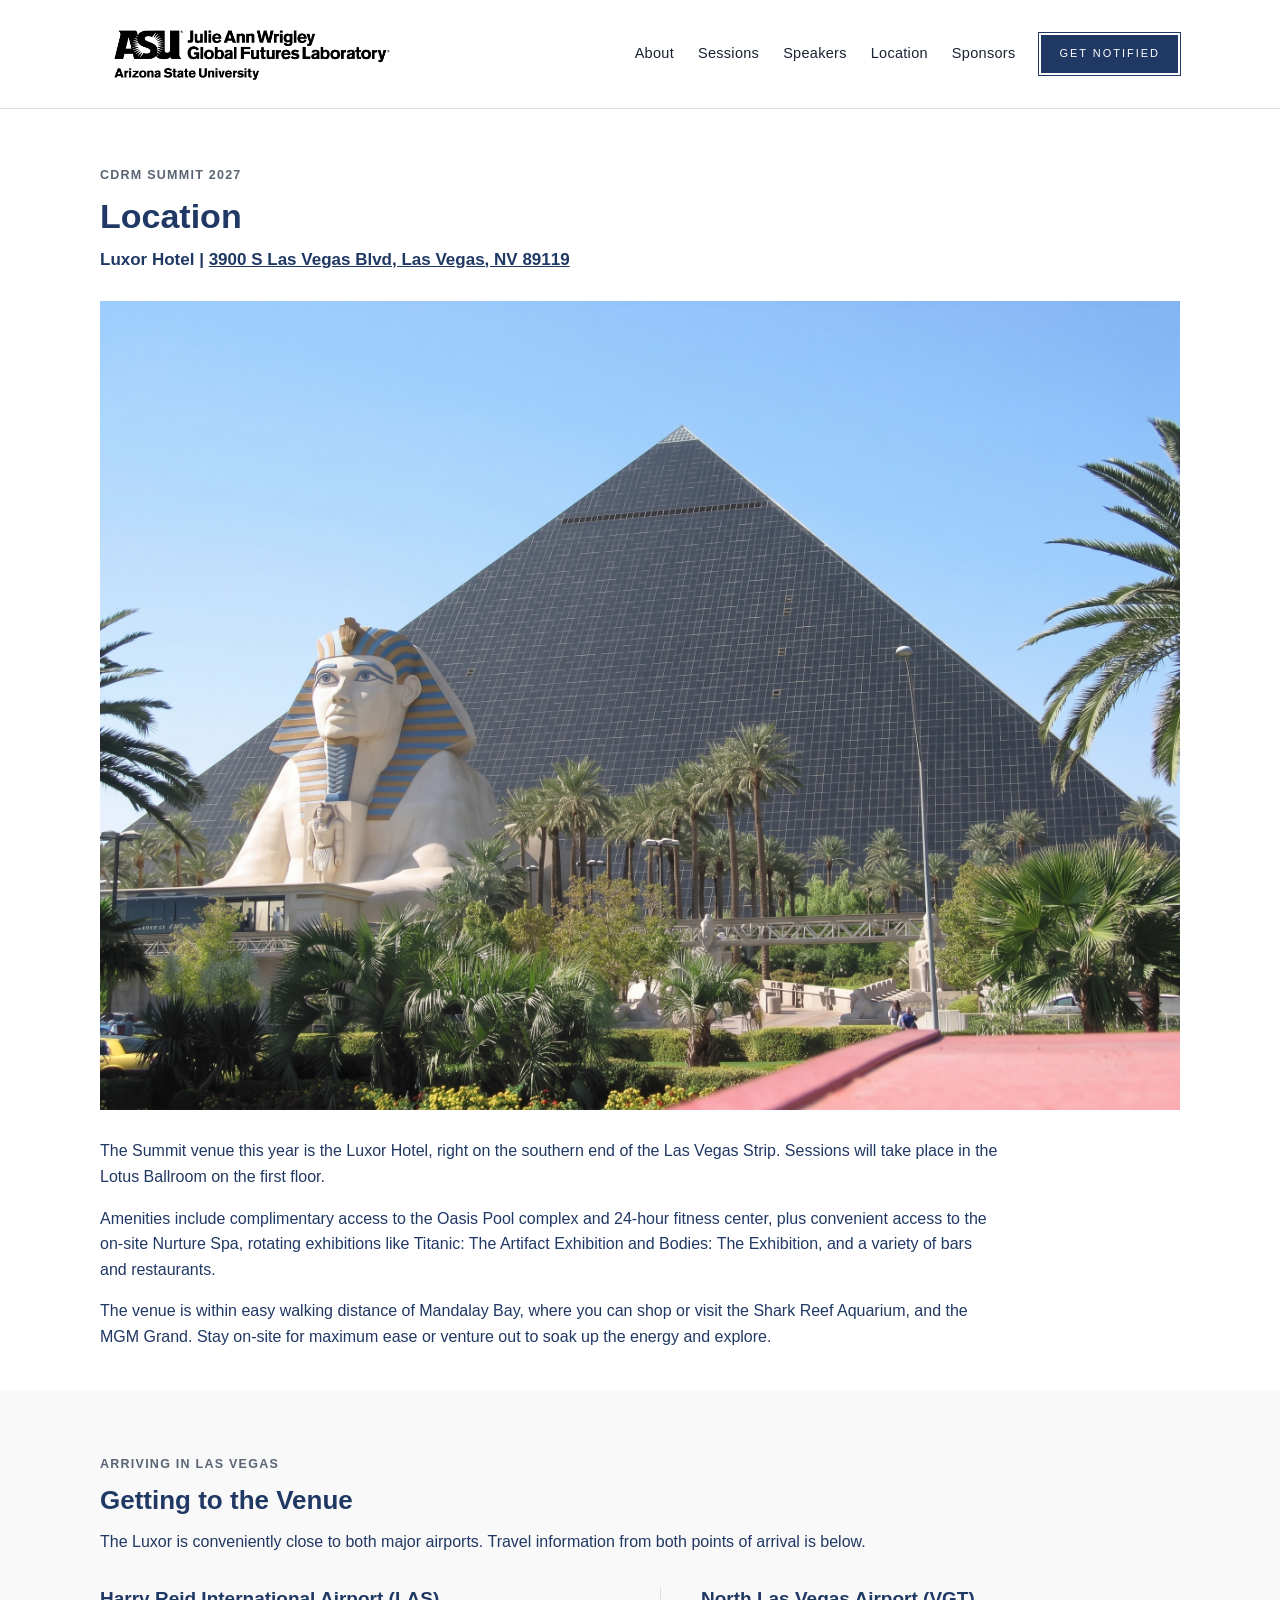
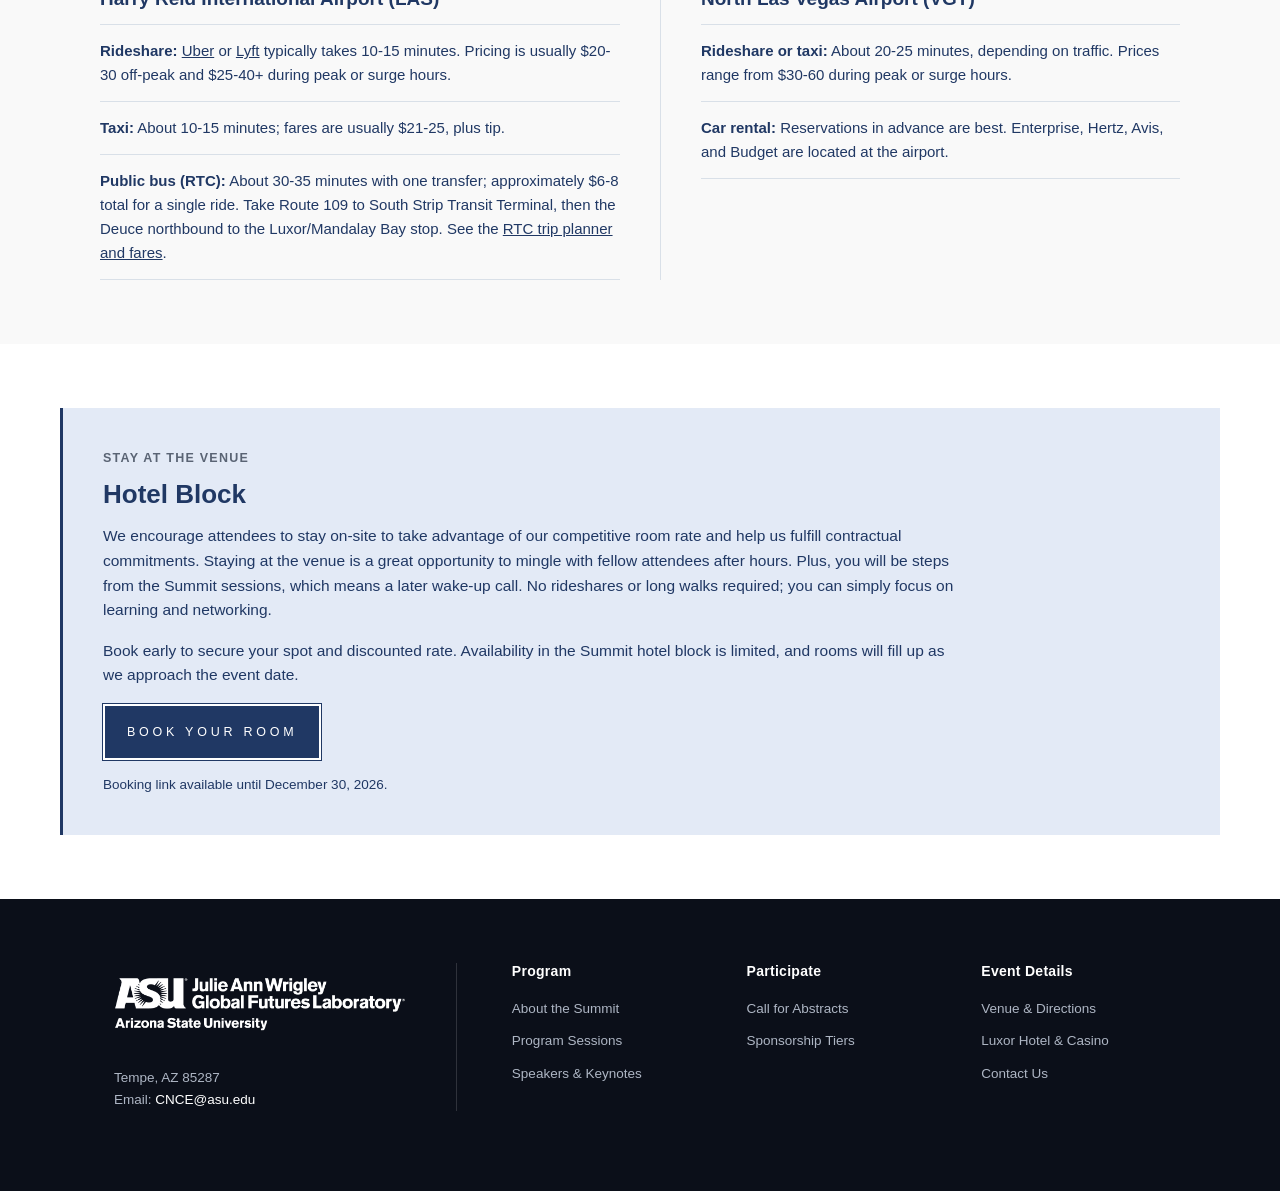
==== location.html @ 6c278ceb "Add summit venue and travel page" ====
<!doctype html>
<html lang="en">
<head>
  <meta charset="UTF-8" />
  <meta name="viewport" content="width=device-width, initial-scale=1.0" />
  <title>Location | CDRM Summit 2027</title>
  <meta name="description" content="Find the CDRM Summit 2027 at the Luxor Hotel in Las Vegas, with venue details, airport transportation, and hotel booking information." />
  <link rel="stylesheet" href="styles.css" />
</head>
<body>

  <header class="site-header">
    <div class="nav-wrap">
      <a href="index.html#hero-top" class="site-logo">
        <img src="public/asu_julie_ann_wrigley_global_futures_laboratory_white.webp" alt="ASU Julie Ann Wrigley Global Futures Laboratory" class="nav-logo-inverted">
      </a>
      <button class="mobile-menu-btn" id="mobile-toggle" aria-label="Toggle navigation" aria-expanded="false">
        <svg width="24" height="24" viewBox="0 0 24 24" fill="none" stroke="currentColor" stroke-width="2" stroke-linecap="round" stroke-linejoin="round"><line x1="3" y1="12" x2="21" y2="12"></line><line x1="3" y1="6" x2="21" y2="6"></line><line x1="3" y1="18" x2="21" y2="18"></line></svg>
      </button>
      <nav class="site-nav" id="site-nav">
        <a href="index.html#overview">About</a>
        <a href="index.html#agenda">Sessions</a>
        <a href="index.html#speakers">Speakers</a>
        <a href="location.html" aria-current="page">Location</a>
        <a href="index.html#sponsors">Sponsors</a>
        <a href="index.html#register" class="btn btn-nav-cta">Get Notified</a>
      </nav>
    </div>
  </header>

  <main id="main" class="location-page">
    <section class="location-intro">
      <div class="wrap">
        <div class="section-eyebrow">CDRM Summit 2027</div>
        <h1 class="location-title">Location</h1>
        <p class="location-address">Luxor Hotel | <a href="https://maps.app.goo.gl/T1wmfMWUQUaQLZR18" target="_blank" rel="noopener">3900 S Las Vegas Blvd, Las Vegas, NV 89119</a></p>
        <img class="location-photo" src="assets/Luxor_image.jpg" alt="Luxor Hotel pyramid and sphinx on the Las Vegas Strip">
        <div class="location-copy">
          <p>The Summit venue this year is the Luxor Hotel, right on the southern end of the Las Vegas Strip. Sessions will take place in the Lotus Ballroom on the first floor.</p>
          <p>Amenities include complimentary access to the Oasis Pool complex and 24-hour fitness center, plus convenient access to the on-site Nurture Spa, rotating exhibitions like Titanic: The Artifact Exhibition and Bodies: The Exhibition, and a variety of bars and restaurants.</p>
          <p>The venue is within easy walking distance of Mandalay Bay, where you can shop or visit the Shark Reef Aquarium, and the MGM Grand. Stay on-site for maximum ease or venture out to soak up the energy and explore.</p>
        </div>
      </div>
    </section>

    <section class="location-travel">
      <div class="wrap">
        <div class="section-eyebrow">Arriving in Las Vegas</div>
        <h2>Getting to the Venue</h2>
        <p>The Luxor is conveniently close to both major airports. Travel information from both points of arrival is below.</p>

        <div class="airport-grid">
          <article class="airport-option">
            <h3>Harry Reid International Airport (LAS)</h3>
            <ul class="travel-options">
              <li><strong>Rideshare:</strong> <a href="https://www.uber.com/" target="_blank" rel="noopener">Uber</a> or <a href="https://www.lyft.com/" target="_blank" rel="noopener">Lyft</a> typically takes 10-15 minutes. Pricing is usually $20-30 off-peak and $25-40+ during peak or surge hours.</li>
              <li><strong>Taxi:</strong> About 10-15 minutes; fares are usually $21-25, plus tip.</li>
              <li><strong>Public bus (RTC):</strong> About 30-35 minutes with one transfer; approximately $6-8 total for a single ride. Take Route 109 to South Strip Transit Terminal, then the Deuce northbound to the Luxor/Mandalay Bay stop. See the <a href="https://www.rtcsnv.com/" target="_blank" rel="noopener">RTC trip planner and fares</a>.</li>
            </ul>
          </article>

          <article class="airport-option">
            <h3>North Las Vegas Airport (VGT)</h3>
            <ul class="travel-options">
              <li><strong>Rideshare or taxi:</strong> About 20-25 minutes, depending on traffic. Prices range from $30-60 during peak or surge hours.</li>
              <li><strong>Car rental:</strong> Reservations in advance are best. Enterprise, Hertz, Avis, and Budget are located at the airport.</li>
            </ul>
          </article>
        </div>
      </div>
    </section>

    <section class="hotel-block">
      <div class="wrap">
        <div class="section-eyebrow">Stay at the Venue</div>
        <h2>Hotel Block</h2>
        <p>We encourage attendees to stay on-site to take advantage of our competitive room rate and help us fulfill contractual commitments. Staying at the venue is a great opportunity to mingle with fellow attendees after hours. Plus, you will be steps from the Summit sessions, which means a later wake-up call. No rideshares or long walks required; you can simply focus on learning and networking.</p>
        <p>Book early to secure your spot and discounted rate. Availability in the Summit hotel block is limited, and rooms will fill up as we approach the event date.</p>
        <a class="btn" href="https://book.passkey.com/event/51353489/owner/4939/home" target="_blank" rel="noopener">Book Your Room</a>
        <p class="booking-deadline">Booking link available until December 30, 2026.</p>
      </div>
    </section>
  </main>

  <footer class="site-footer">
    <div class="wrap">
      <div class="footer-top">
        <div class="footer-brand">
          <a href="index.html#hero-top" class="site-logo">
            <img src="public/asu_julie_ann_wrigley_global_futures_laboratory_white.webp" alt="Julie Ann Wrigley Global Futures Laboratory, Arizona State University" class="footer-logo">
          </a>
          <div class="footer-address">
            Tempe, AZ 85287<br>
            Email: <a href="mailto:CNCE@asu.edu">CNCE@asu.edu</a>
          </div>
        </div>
        <div class="footer-divider-v"></div>
        <div class="footer-col">
          <h4>Program</h4>
          <ul>
            <li><a href="index.html#overview">About the Summit</a></li>
            <li><a href="index.html#agenda">Program Sessions</a></li>
            <li><a href="index.html#speakers">Speakers &amp; Keynotes</a></li>
          </ul>
        </div>
        <div class="footer-col">
          <h4>Participate</h4>
          <ul>
            <li><a href="index.html#abstracts">Call for Abstracts</a></li>
            <li><a href="index.html#sponsors">Sponsorship Tiers</a></li>
          </ul>
        </div>
        <div class="footer-col">
          <h4>Event Details</h4>
          <ul>
            <li><a href="location.html">Venue &amp; Directions</a></li>
            <li><a href="https://maps.app.goo.gl/T1wmfMWUQUaQLZR18" target="_blank" rel="noopener">Luxor Hotel &amp; Casino</a></li>
            <li><a href="mailto:CNCE@asu.edu">Contact Us</a></li>
          </ul>
        </div>
      </div>
    </div>
  </footer>

  <script src="app.js"></script>
</body>
</html>
---- styles.css ----
:root {
  --navy: #203864;
  --navy-deep: #152848;
  --band: #E3EAF6;
  --band-2: #F9F9F9;
  --ink: #203864;
  --grey: #5A6474;
  --line: #D9E0E8;
  --white: #FFFFFF;
  --footer-bg: #0B0F19;
  --max: 1160px;
}

* {
  box-sizing: border-box;
}

html {
  scroll-behavior: smooth;
}

body {
  margin: 0;
  font-family: Arial, "Helvetica Neue", Helvetica, sans-serif;
  color: var(--ink);
  background: var(--white);
  line-height: 1.6;
  -webkit-font-smoothing: antialiased;
}

h1, h2, h3, h4 {
  font-family: Arial, "Helvetica Neue", Helvetica, sans-serif;
  font-weight: 700;
  color: var(--navy);
  margin: 0 0 .5em;
  line-height: 1.25;
}

p {
  margin: 0 0 1em;
}

a {
  color: var(--navy);
  text-decoration: underline;
  transition: opacity .15s ease;
}

a:hover {
  opacity: 0.82;
}

.wrap {
  width: 100%;
  max-width: var(--max);
  margin: 0 auto;
  padding: 0 40px;
  position: relative;
  box-sizing: border-box;
}

.rule {
  width: 100%;
  height: 1px;
  background: var(--navy);
  margin: 18px 0 30px;
}

/* BUTTONS */
.btn {
  display: inline-block;
  background: var(--navy);
  color: #fff;
  text-decoration: none;
  text-transform: uppercase;
  letter-spacing: .3em;
  font-weight: 500;
  font-size: 12.5px;
  padding: 16px 22px;
  text-align: center;
  border: 2px solid #fff;
  box-shadow: 0 0 0 1px var(--navy);
  cursor: pointer;
  white-space: nowrap;
  flex-shrink: 0;
  transition: background-color .2s, color .2s, border-color .2s, box-shadow .2s;
}

.btn:hover {
  background: var(--navy-deep);
  color: #fff;
}

.btn.outline {
  background: transparent;
  color: var(--navy);
  border-color: var(--navy);
  box-shadow: none;
}

.btn.outline:hover {
  background: var(--navy);
  color: #fff;
  border-color: #fff;
  box-shadow: 0 0 0 1px var(--navy);
}

.btn.disabled {
  background: #AEB6C4;
  border-color: #fff;
  box-shadow: 0 0 0 1px #AEB6C4;
  cursor: not-allowed;
}

.btn.disabled:hover {
  background: #9AA4B5;
}

.btn-row {
  display: flex;
  flex-wrap: wrap;
  gap: 16px;
}

/* HEADER & NAVIGATION */
.site-header {
  position: sticky;
  top: 0;
  z-index: 100;
  background: rgba(255, 255, 255, 0.98);
  backdrop-filter: blur(8px);
  -webkit-backdrop-filter: blur(8px);
  border-bottom: 1px solid var(--line);
}

.site-header .nav-wrap {
  display: flex;
  align-items: center;
  justify-content: space-between;
  height: 108px;
  max-width: var(--max);
  margin: 0 auto;
  padding: 0 40px;
}

.site-logo {
  display: flex;
  align-items: center;
  text-decoration: none;
}

.site-logo img {
  height: 76px;
  max-width: 520px;
  width: auto;
  display: block;
}

.site-logo img.nav-logo-inverted {
  filter: invert(1);
}

.site-logo .logo-fallback {
  font-size: 20px;
  font-weight: 700;
  letter-spacing: .08em;
  color: #000;
  text-transform: uppercase;
}

.site-nav {
  display: flex;
  align-items: center;
  gap: 24px;
}

.site-nav a {
  color: #1a2233;
  text-decoration: none;
  font-size: 14.5px;
  font-weight: 400;
  letter-spacing: .02em;
  transition: color .15s ease;
}

.site-nav a:hover {
  color: var(--navy);
}

.site-nav .btn-nav-cta {
  color: #fff;
  padding: 10px 18px;
  font-size: 11px;
  letter-spacing: .18em;
}

.site-nav .btn-nav-cta:hover {
  color: #fff;
}

.mobile-menu-btn {
  display: none;
  background: none;
  border: none;
  font-size: 24px;
  cursor: pointer;
  color: var(--navy);
  padding: 6px;
}

/* HERO SECTION */
.hero-top {
  padding: 48px 0 40px;
}

.hero-top h1 {
  font-size: 36px;
  margin-bottom: 10px;
}

.hero-top .hero-dates {
  font-size: 17px;
  font-weight: 700;
  color: var(--navy);
  margin: 0;
}

.hero-top .rule {
  margin: 20px 0 28px;
}

.banner-strip {
  padding: 0 0 20px 0;
}

.banner-strip img {
  width: 100%;
  height: auto;
  display: block;
  border-radius: 2px;
}

/* SECTION GLOBAL */
section {
  padding: 64px 0;
}

.section-eyebrow {
  font-size: 12.5px;
  font-weight: 700;
  letter-spacing: .1em;
  text-transform: uppercase;
  color: var(--grey);
  margin-bottom: 10px;
}

/* LOCATION PAGE */
.location-intro {
  padding: 56px 0 40px;
}

.location-title {
  font-size: 34px;
  margin-bottom: 8px;
}

.location-address {
  font-size: 17px;
  font-weight: 700;
  margin: 0;
}

.location-photo {
  width: 100%;
  height: auto;
  display: block;
  margin-top: 28px;
}

.location-copy {
  max-width: 900px;
  margin-top: 28px;
}

.location-copy p {
  font-size: 16px;
}

.location-copy p:last-child {
  margin-bottom: 0;
}

.location-travel {
  background: var(--band-2);
}

.location-travel h2,
.hotel-block h2 {
  font-size: 26px;
}

.airport-grid {
  display: grid;
  grid-template-columns: 1fr 1fr;
  gap: 40px;
  margin-top: 32px;
}

.airport-option + .airport-option {
  border-left: 1px solid var(--line);
  padding-left: 40px;
}

.airport-option h3 {
  font-size: 19px;
  margin-bottom: 14px;
}

.travel-options {
  list-style: none;
  padding: 0;
  margin: 0;
}

.travel-options li {
  border-top: 1px solid var(--line);
  padding: 14px 0;
  color: var(--ink);
  font-size: 15px;
}

.travel-options li:last-child {
  border-bottom: 1px solid var(--line);
}

.hotel-block {
  background: var(--white);
  color: var(--ink);
}

.hotel-block .wrap {
  background: var(--band);
  border-left: 3px solid var(--navy);
  padding: 40px;
}

.hotel-block h2 {
  color: var(--navy);
}

.hotel-block p {
  max-width: 860px;
  color: var(--ink);
  font-size: 15.5px;
}

.booking-deadline {
  margin: 14px 0 0;
  font-size: 13.5px !important;
}

/* OVERVIEW */
.overview h2 {
  font-size: 26px;
}

.overview ul {
  margin: 18px 0 0;
  padding-left: 20px;
}

.overview li {
  font-weight: 400;
  color: var(--ink);
  margin-bottom: 8px;
  font-size: 16px;
}

.overview li .theme-hl {
  font-weight: 700;
  color: var(--navy);
  background: var(--band);
  padding: 2px 9px;
  border-radius: 4px;
}

.overview p {
  color: var(--ink);
  font-size: 16px;
}

/* SPEAKERS INTRO (image-left / text-right band) */
.speakers-intro {
  display: grid;
  grid-template-columns: 0.9fr 1.3fr;
  gap: 44px;
  align-items: center;
}

.speakers-intro .ph {
  background: var(--band);
  height: 280px;
  display: flex;
  align-items: center;
  justify-content: center;
  color: var(--grey);
  font-size: 13px;
  letter-spacing: .05em;
  text-transform: uppercase;
  overflow: hidden;
}

.speakers-intro .ph img {
  width: 100%;
  height: 100%;
  object-fit: cover;
  display: block;
}

.speakers-intro h2 {
  font-size: 26px;
}

.speakers-intro p {
  color: var(--ink);
  font-size: 16px;
}

/* QUOTE ROW (quote + photo) */
.quote-row {
  display: grid;
  grid-template-columns: 1.3fr 0.9fr;
  gap: 44px;
  align-items: center;
}

.quote-row .ph {
  background: var(--band);
  height: 340px;
  max-width: 340px;
  width: 100%;
  margin: 0 auto;
  overflow: hidden;
  border-radius: 4px;
}

.quote-row .ph img {
  width: 100%;
  height: 100%;
  object-fit: contain;
  display: block;
}

/* QUOTE */
.quote {
  border-left: 3px solid var(--navy);
  padding: 6px 0 6px 28px;
  margin: 0 0 8px;
}

.quote-mark {
  display: block;
  font-size: 44px;
  color: var(--navy);
  line-height: 1;
  font-weight: 700;
  margin: 0 0 10px;
}

.quote p.q {
  font-size: 19px;
  font-weight: 700;
  color: var(--navy);
  margin: 0 0 12px;
  line-height: 1.5;
}

.quote .attr {
  font-size: 14px;
  color: var(--grey);
}

.quote .attr b {
  color: var(--navy);
}

/* SPEAKER LISTS */
.tier-head {
  font-size: 13px;
  font-weight: 700;
  letter-spacing: .1em;
  text-transform: uppercase;
  color: var(--navy);
  margin: 0 0 4px;
}

.tier-rule {
  width: 60px;
  height: 2px;
  background: var(--navy);
  margin: 8px 0 20px;
}

.slist {
  margin: 0 0 40px;
}

.srow {
  display: flex;
  justify-content: space-between;
  gap: 24px;
  padding: 16px 0;
  border-bottom: 1px solid var(--line);
  flex-wrap: wrap;
}

.srow:first-child {
  border-top: 1px solid var(--line);
}

.srow .nm {
  font-weight: 700;
  font-style: italic;
  color: var(--navy);
  font-size: 15.5px;
}

.srow .rl {
  font-style: italic;
  color: var(--grey);
  font-size: 14px;
  text-align: right;
}

.badge {
  font-size: 11px;
  font-weight: 700;
  letter-spacing: .06em;
  text-transform: uppercase;
  color: var(--navy);
}

/* AGENDA */
.agenda-note {
  background: var(--band);
  border-left: 3px solid var(--navy);
  padding: 14px 20px;
  font-size: 13.5px;
  color: var(--ink);
  margin-bottom: 40px;
  max-width: 820px;
  line-height: 1.55;
}

.who {
  font-style: italic;
  color: var(--navy);
  font-weight: 700;
  font-size: 13.5px;
}

.role {
  font-style: italic;
  color: var(--grey);
  font-size: 12.5px;
}

.tba {
  font-style: italic;
  color: var(--grey);
  font-size: 13px;
}

.stitle {
  color: var(--ink);
  font-size: 12px;
  margin-top: 3px;
  line-height: 1.4;
}

.timeline {
  display: grid;
  grid-template-columns: 150px repeat(3, 1fr);
  column-gap: 32px;
}

.timeline.timeline-2day {
  grid-template-columns: 150px repeat(2, 1fr);
}

.t-cell {
  border-top: 1px solid var(--line);
  padding: 22px 0;
}

.t-cell.c1 { grid-column: 1; }
.t-cell.c2 { grid-column: 2; }
.t-cell.c3 { grid-column: 3; }
.t-cell.c4 { grid-column: 4; }
.t-cell.cspan { grid-column: 2 / 5; }

.timeline.timeline-2day .t-cell.cspan {
  grid-column: 2 / 4;
}

.t-cell.dayhead {
  border-top: none;
  border-bottom: 2px solid var(--navy);
  padding: 0 0 16px;
}

.t-cell.c1.dayhead {
  border-bottom: 2px solid transparent;
}

.dayname {
  font-size: 15px;
  font-weight: 700;
  color: var(--navy);
}

.daydate {
  font-size: 12px;
  color: var(--grey);
  margin-top: 2px;
}

.t-time {
  font-size: 11px;
  color: var(--grey);
  font-weight: 700;
  letter-spacing: .03em;
  margin-bottom: 4px;
}

.t-label {
  font-size: 13px;
  font-weight: 700;
  color: var(--navy);
  text-transform: uppercase;
  letter-spacing: .05em;
}

.t-empty {
  color: var(--line);
  font-size: 13px;
}

.side-note {
  font-size: 12px;
  color: var(--grey);
  font-style: italic;
}

.t-cell.cspan.t-plain {
  color: var(--ink);
  font-size: 13.5px;
}

.t-cell.t-break {
  background: var(--band);
  margin: 0 -16px;
  padding: 22px 16px;
}

.t-cell.rowspan2 {
  grid-row: span 2;
}

.divider {
  border-top: 1px solid var(--line);
  margin: 16px 0;
}

.track {
  margin-top: 16px;
  padding-top: 16px;
  border-top: 1px solid var(--line);
}

.track:first-child {
  margin-top: 0;
  padding-top: 0;
  border-top: none;
}

.track-tag {
  display: block;
  font-size: 10px;
  font-weight: 700;
  letter-spacing: .12em;
  text-transform: uppercase;
  color: var(--grey);
  margin-bottom: 4px;
}

.track-name {
  font-size: 13px;
  font-weight: 700;
  color: var(--ink);
  margin-bottom: 2px;
  line-height: 1.35;
}

.track-name.tba-name {
  color: var(--grey);
  font-weight: 400;
  font-style: italic;
}

.track-desc {
  font-size: 11px;
  color: var(--grey);
  margin-bottom: 7px;
  line-height: 1.4;
}

.track-slot {
  font-size: 12.5px;
  margin-top: 3px;
}

.track-slot .tm {
  color: var(--grey);
  font-size: 10.5px;
  margin-right: 5px;
}

.subhead {
  font-size: 12.5px;
  font-weight: 700;
  color: var(--navy);
  margin: 16px 0 7px;
}

.subhead:first-child {
  margin-top: 0;
}

.subhead .sh-time {
  font-weight: 400;
  color: var(--grey);
  margin-left: 7px;
  font-size: 11px;
}

.mobile-agenda {
  display: none;
}

.m-daytitle {
  border-bottom: 2px solid var(--navy);
  padding: 0 0 12px;
  margin-top: 40px;
}

.m-daytitle:first-child {
  margin-top: 0;
}

.m-sub {
  margin-top: 10px;
}

@media (max-width: 980px) {
  .timeline {
    display: none;
  }
  .mobile-agenda {
    display: block;
  }
}

/* PRACTICAL / ABOUT */
.flat-box {
  border-left: 3px solid var(--navy);
  background: var(--band);
  padding: 30px 32px;
}

.flat-box p {
  color: var(--ink);
  font-size: 15px;
}

.flat-box p:last-child {
  margin-bottom: 0;
}

.plist {
  display: grid;
  grid-template-columns: repeat(2, 1fr);
  gap: 24px 40px;
  margin-top: 24px;
}

.plist .pi h4 {
  font-size: 15.5px;
  margin-bottom: 6px;
  color: var(--navy);
}

.plist .pi p {
  font-size: 14.5px;
  color: var(--grey);
  margin: 0;
  line-height: 1.5;
}

@media (max-width: 700px) {
  .plist {
    grid-template-columns: 1fr;
  }
}

/* CTA */
.cta {
  border-left: 3px solid var(--navy);
  background: var(--band);
  padding: 40px 40px;
  display: flex;
  flex-wrap: wrap;
  justify-content: space-between;
  align-items: center;
  gap: 28px;
}

.cta h2 {
  font-size: 24px;
  margin-bottom: 8px;
}

.cta p {
  color: var(--ink);
  font-size: 15px;
  margin: 0;
  max-width: 520px;
}

/* FOOTER */
.site-footer {
  background: var(--footer-bg);
  color: #9AA4B5;
  padding: 64px 0 32px;
  font-size: 14px;
}

.site-footer a {
  color: #FFFFFF;
  text-decoration: none;
  transition: opacity .15s ease;
}

.site-footer a:hover {
  opacity: 0.8;
  text-decoration: underline;
}

.footer-top {
  display: grid;
  grid-template-columns: 1.2fr 0.1fr 1fr 1fr 1fr;
  gap: 36px;
  margin-bottom: 48px;
}

.footer-brand .footer-logo {
  height: 80px;
  max-width: 520px;
  width: auto;
  margin-bottom: 24px;
  display: block;
}

.footer-address {
  font-size: 13.5px;
  line-height: 1.6;
  color: #AEB6C4;
  padding-left: 14px;
}

.footer-divider-v {
  width: 1px;
  background: rgba(255, 255, 255, 0.15);
  height: 100%;
}

.footer-col h4 {
  color: #FFFFFF;
  font-size: 14px;
  font-weight: 700;
  margin-bottom: 16px;
  letter-spacing: .02em;
}

.footer-col ul {
  list-style: none;
  padding: 0;
  margin: 0;
}

.footer-col li {
  margin-bottom: 10px;
}

.footer-col li a {
  color: #AEB6C4;
  font-size: 13.5px;
}

.footer-col li a:hover {
  color: #FFFFFF;
}

.footer-bottom {
  border-top: 1px solid rgba(255, 255, 255, 0.1);
  padding-top: 24px;
  display: flex;
  justify-content: space-between;
  align-items: center;
  flex-wrap: wrap;
  gap: 16px;
}

.footer-social {
  display: flex;
  gap: 16px;
}

.footer-social a {
  color: #FFFFFF;
  font-size: 14px;
  display: inline-flex;
  align-items: center;
  justify-content: center;
  width: 32px;
  height: 32px;
  border-radius: 50%;
  background: rgba(255, 255, 255, 0.08);
  transition: background .2s ease;
}

.footer-social a:hover {
  background: rgba(255, 255, 255, 0.2);
  text-decoration: none;
}

/* RESPONSIVE DESIGN */
@media (max-width: 860px) {
  .wrap {
    padding: 0 24px;
  }
  .site-header .nav-wrap {
    padding: 0 24px;
    height: 88px;
  }
  .site-logo img {
    height: 54px;
    max-width: 320px;
  }
  .site-nav {
    display: none;
  }
  .mobile-menu-btn {
    display: block;
  }
  .site-nav.mobile-active {
    display: flex;
    flex-direction: column;
    position: absolute;
    top: 88px;
    left: 0;
    right: 0;
    background: #FFFFFF;
    border-bottom: 1px solid var(--line);
    padding: 24px;
    gap: 16px;
    box-shadow: 0 10px 20px rgba(0,0,0,0.05);
  }
  .speakers-intro {
    grid-template-columns: 1fr;
  }
  .speakers-intro .ph {
    height: 200px;
  }
  .quote-row {
    grid-template-columns: 1fr;
  }
  .quote-row .ph {
    height: 280px;
    max-width: 280px;
  }
  .footer-top {
    grid-template-columns: 1fr;
    gap: 28px;
  }
  .footer-divider-v {
    display: none;
  }
  .cta {
    flex-direction: column;
    align-items: flex-start;
  }
}
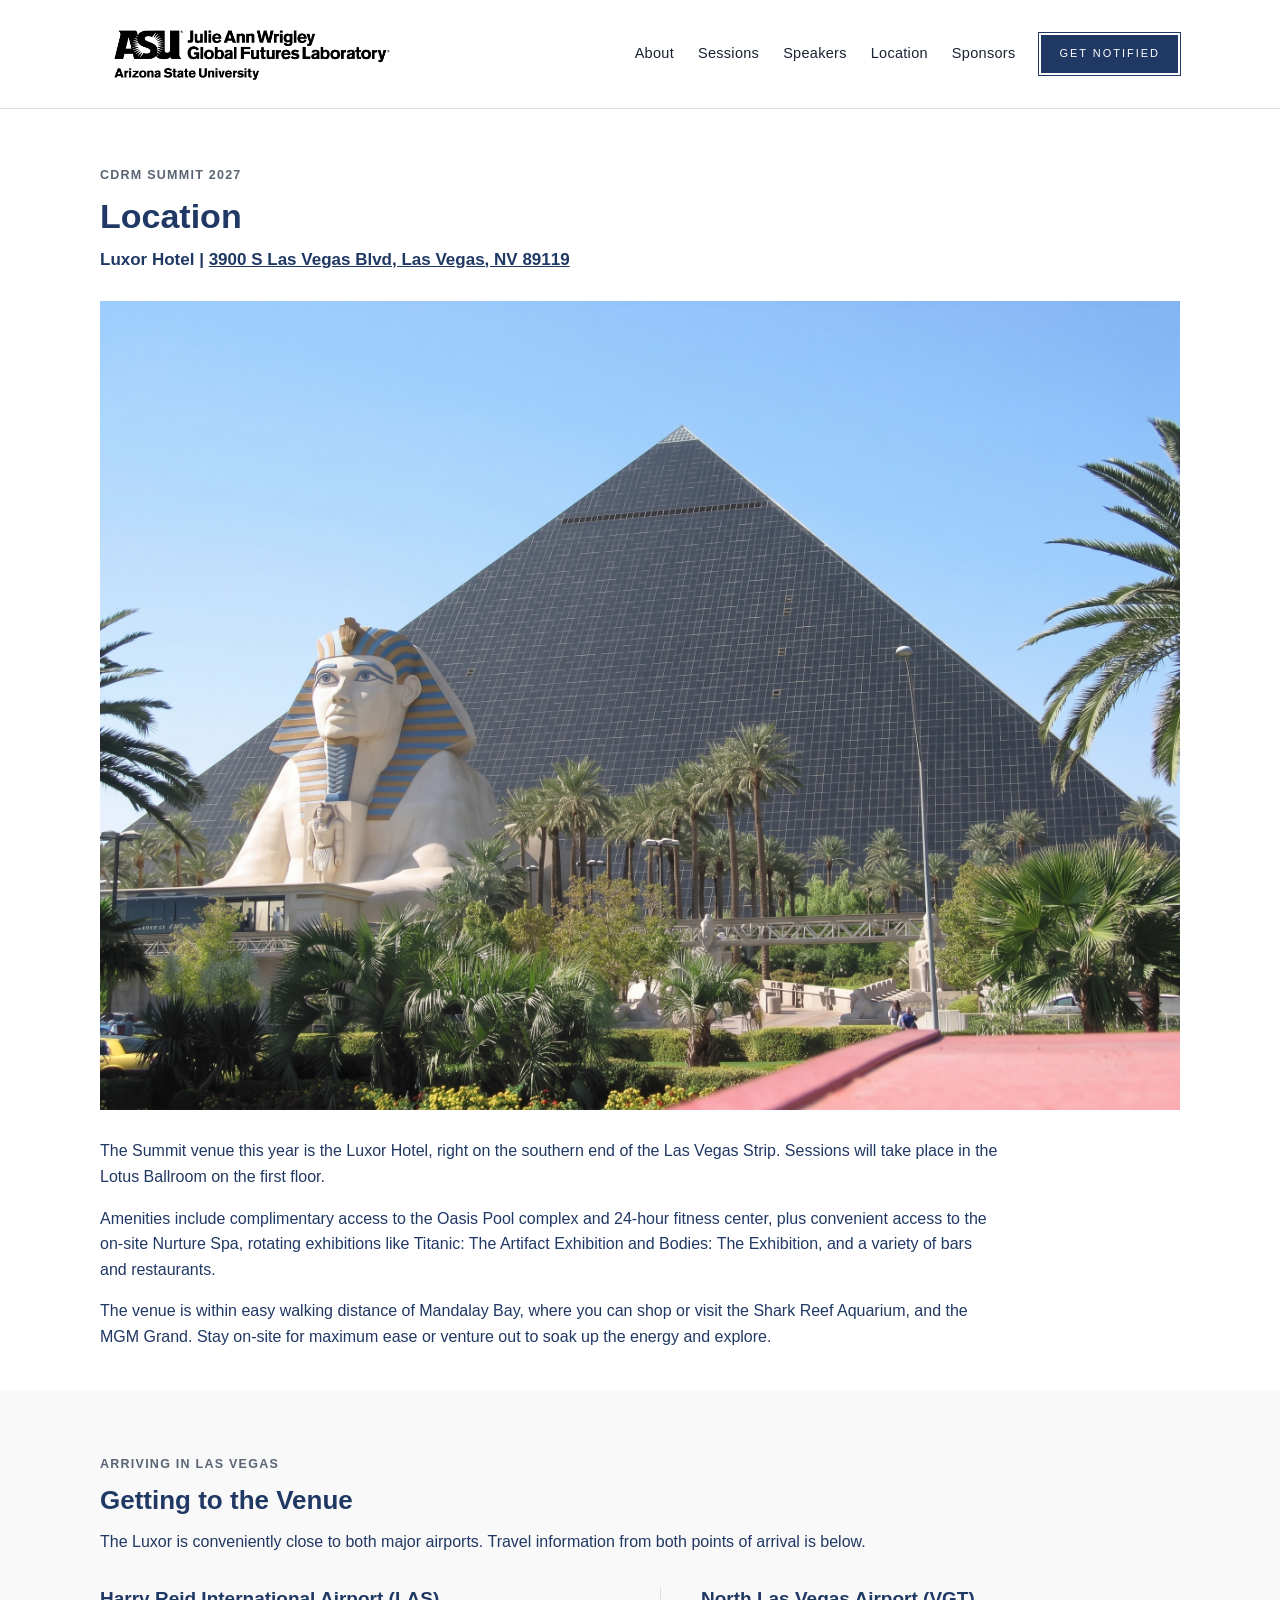
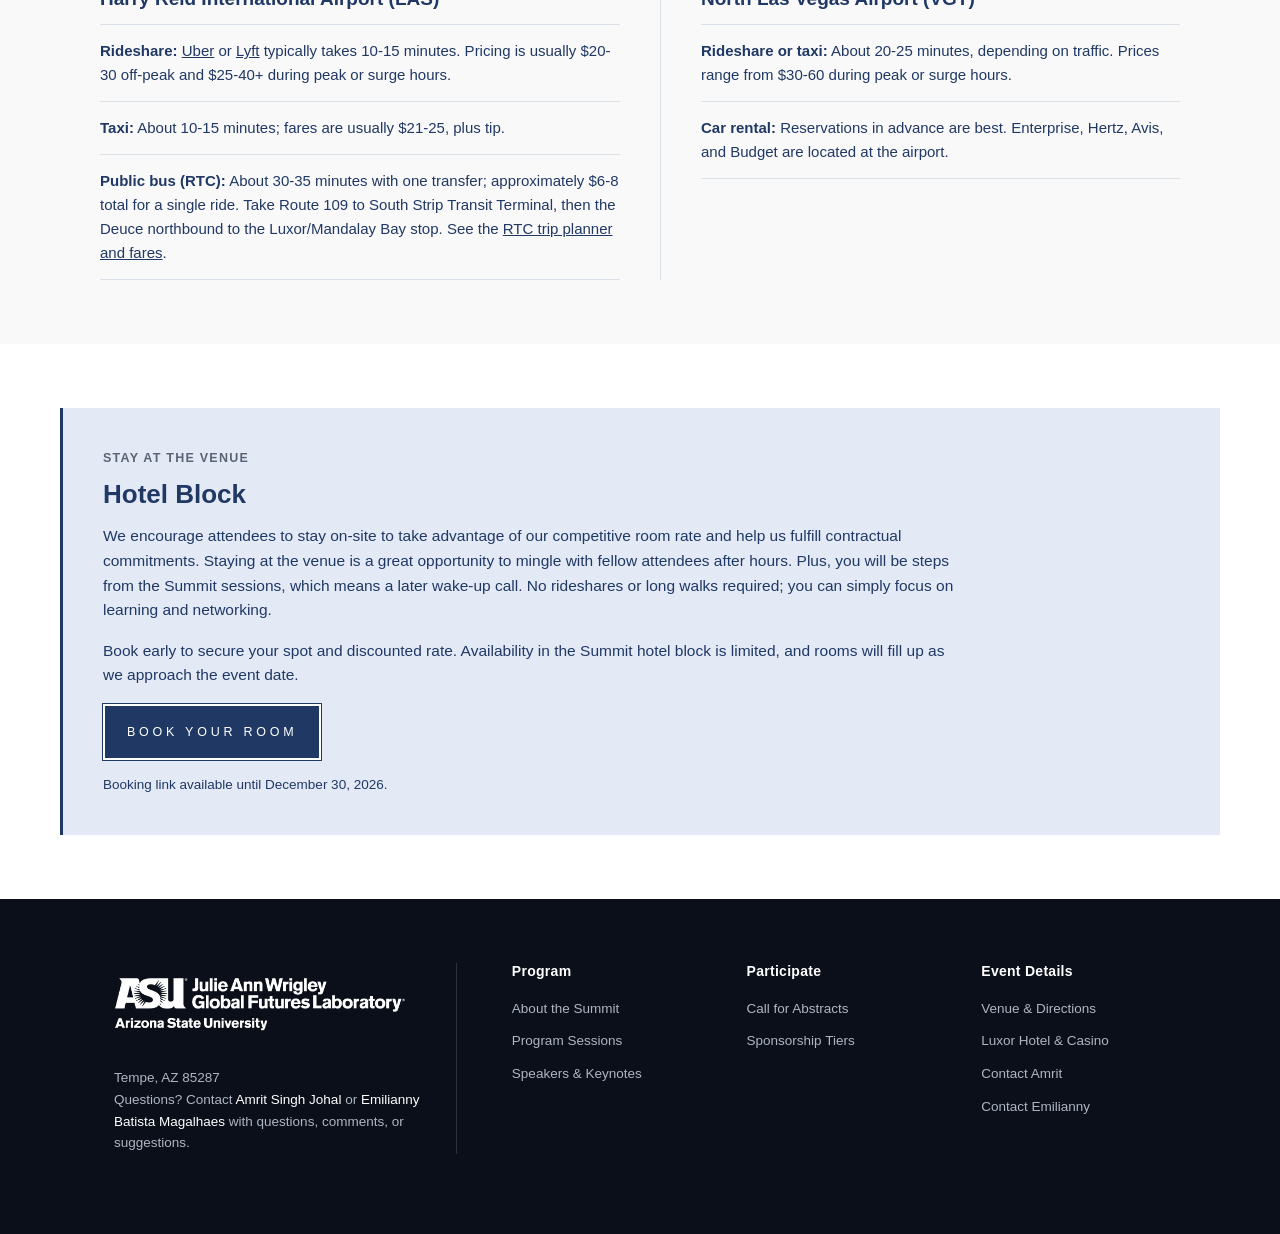
==== commit 58671788: "Update summit agenda registration and sponsors" ====
--- a/location.html
+++ b/location.html
@@ -5,7 +5,7 @@
   <meta name="viewport" content="width=device-width, initial-scale=1.0" />
   <title>Location | CDRM Summit 2027</title>
   <meta name="description" content="Find the CDRM Summit 2027 at the Luxor Hotel in Las Vegas, with venue details, airport transportation, and hotel booking information." />
-  <link rel="stylesheet" href="styles.css" />
+  <link rel="stylesheet" href="styles.css?v=location-theme-1" />
 </head>
 <body>
 
@@ -91,7 +91,7 @@
           </a>
           <div class="footer-address">
             Tempe, AZ 85287<br>
-            Email: <a href="mailto:CNCE@asu.edu">CNCE@asu.edu</a>
+            Questions? Contact <a href="mailto:ajohal3@asu.edu">Amrit Singh Johal</a> or <a href="mailto:erbatist@asu.edu">Emilianny Batista Magalhaes</a> with questions, comments, or suggestions.
           </div>
         </div>
         <div class="footer-divider-v"></div>
@@ -115,7 +115,8 @@
           <ul>
             <li><a href="location.html">Venue &amp; Directions</a></li>
             <li><a href="https://maps.app.goo.gl/T1wmfMWUQUaQLZR18" target="_blank" rel="noopener">Luxor Hotel &amp; Casino</a></li>
-            <li><a href="mailto:CNCE@asu.edu">Contact Us</a></li>
+            <li><a href="mailto:ajohal3@asu.edu">Contact Amrit</a></li>
+            <li><a href="mailto:erbatist@asu.edu">Contact Emilianny</a></li>
           </ul>
         </div>
       </div>
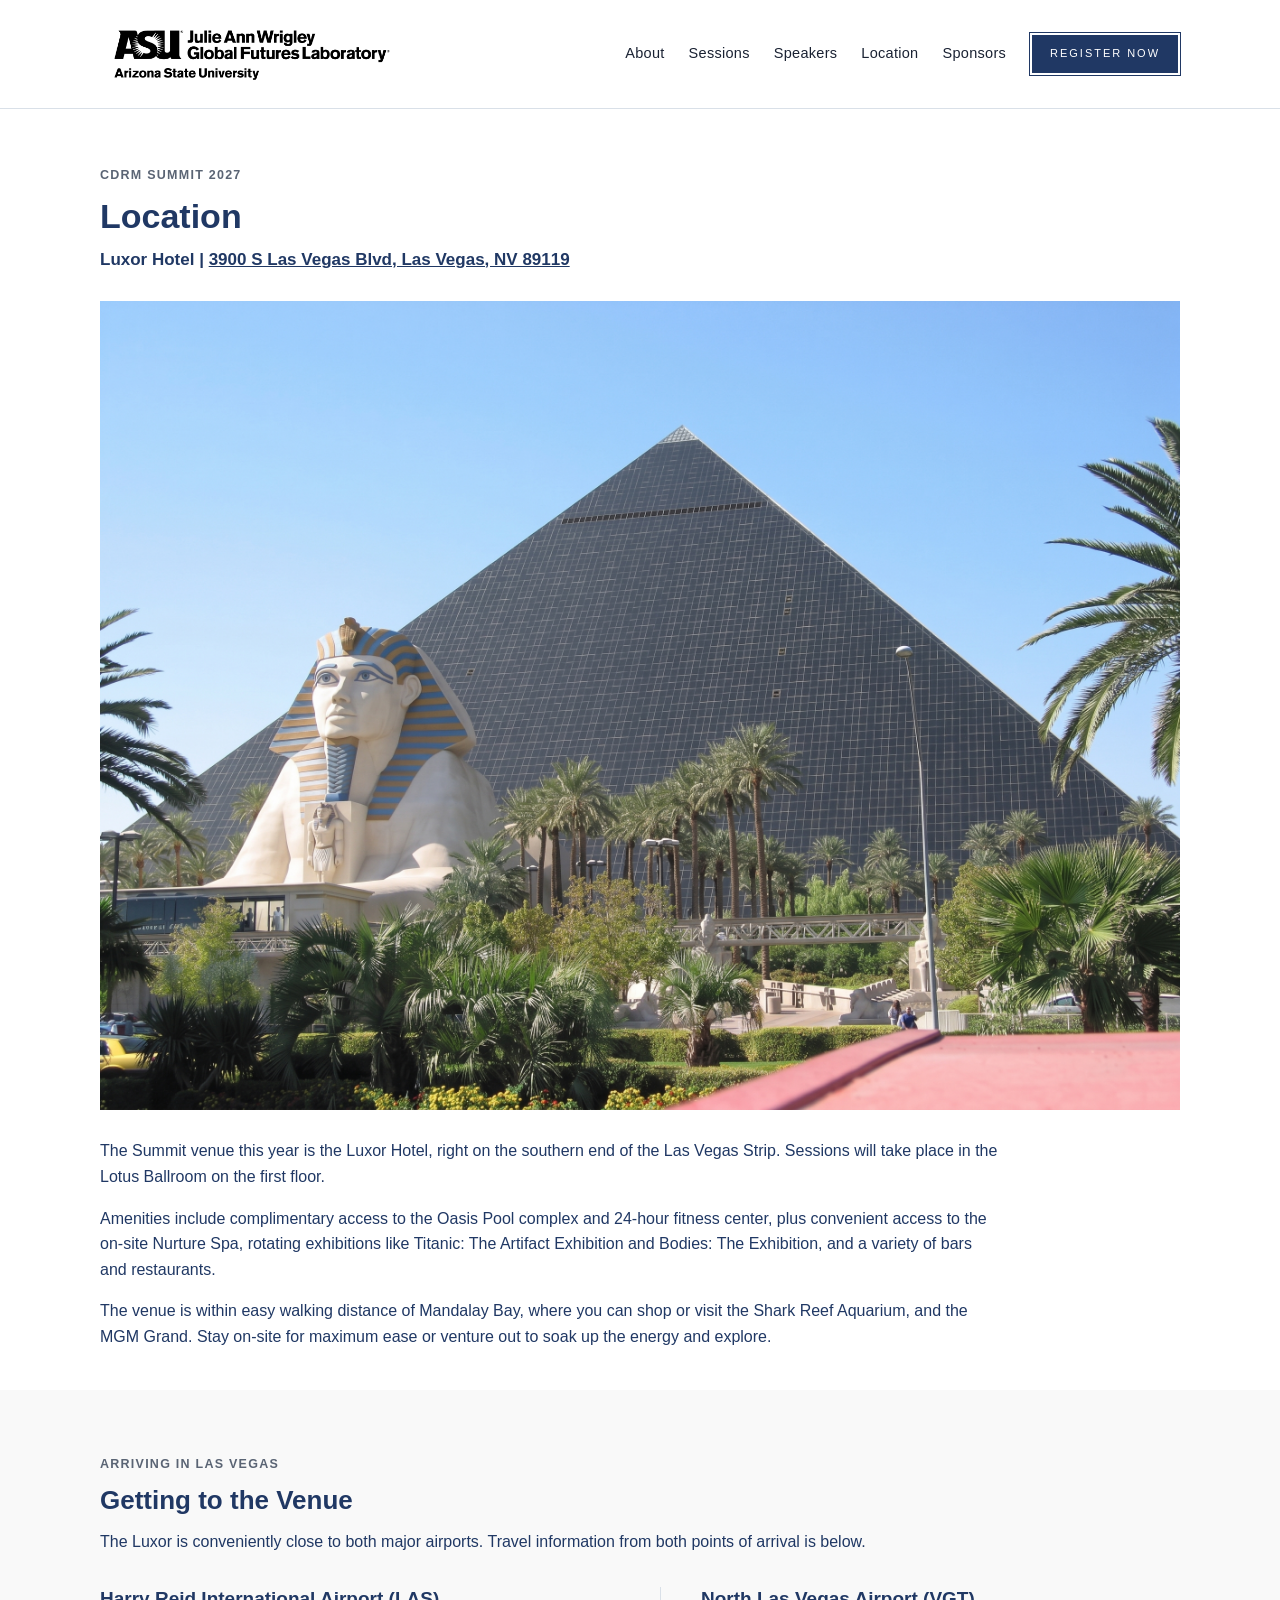
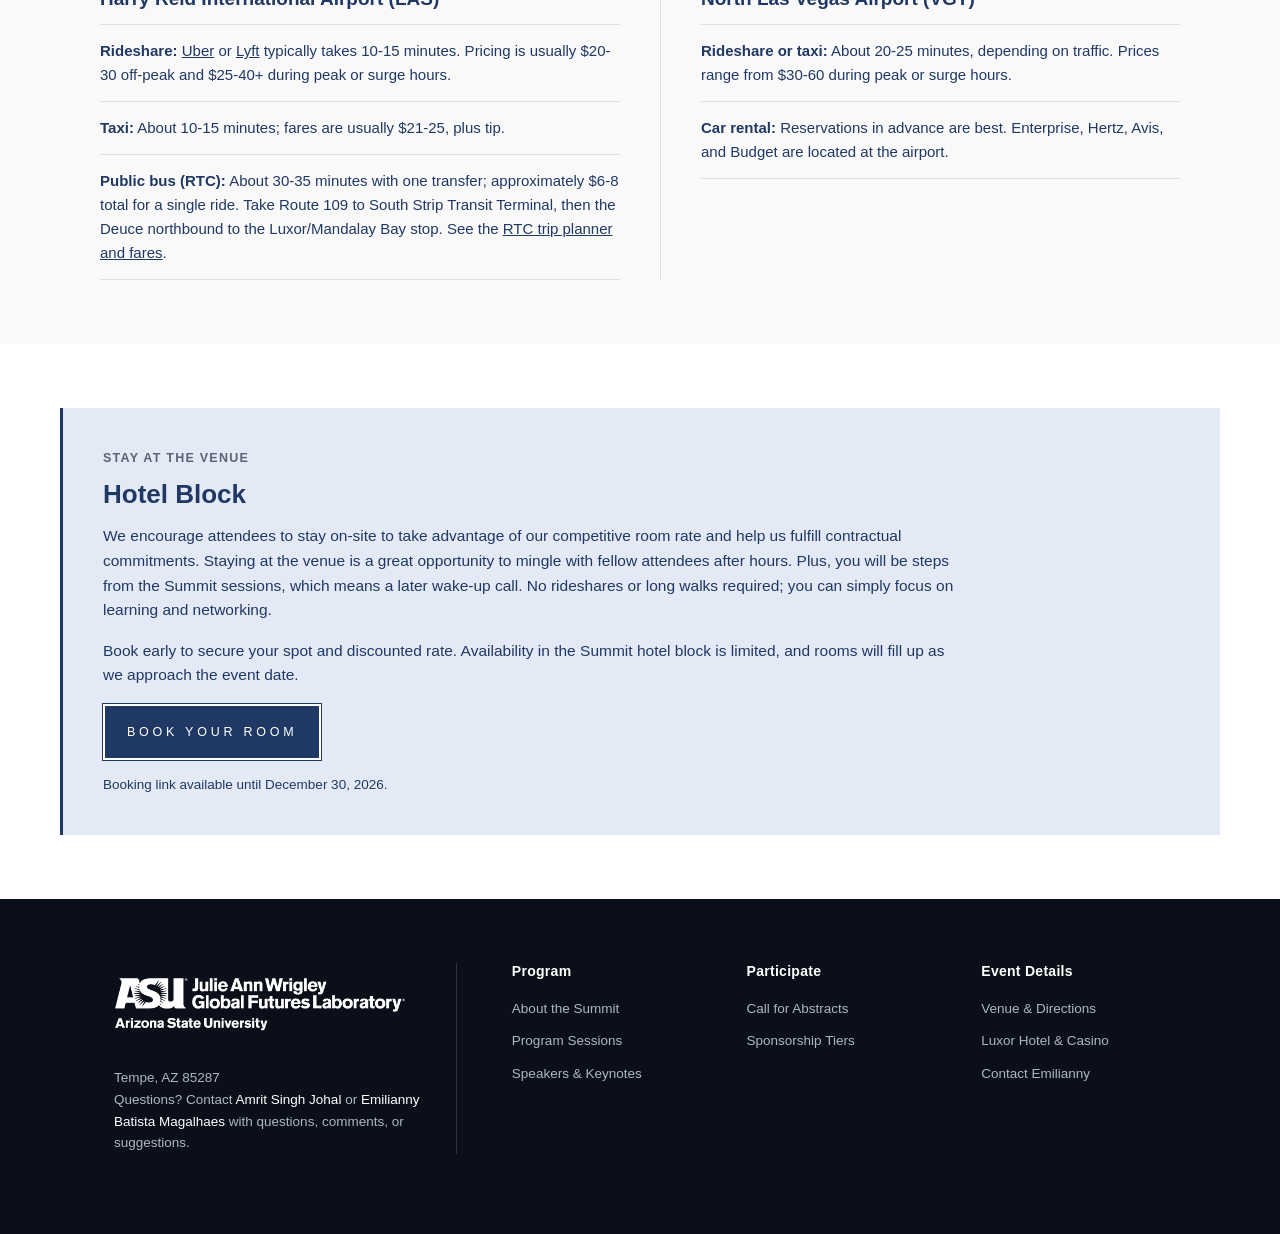
==== commit 28b13c28: "Refine sponsor layout and navigation CTA" ====
--- a/location.html
+++ b/location.html
@@ -5,7 +5,7 @@
   <meta name="viewport" content="width=device-width, initial-scale=1.0" />
   <title>Location | CDRM Summit 2027</title>
   <meta name="description" content="Find the CDRM Summit 2027 at the Luxor Hotel in Las Vegas, with venue details, airport transportation, and hotel booking information." />
-  <link rel="stylesheet" href="styles.css?v=location-theme-1" />
+  <link rel="stylesheet" href="styles.css?v=20261029-sponsor-layout" />
 </head>
 <body>
 
@@ -23,7 +23,7 @@
         <a href="index.html#speakers">Speakers</a>
         <a href="location.html" aria-current="page">Location</a>
         <a href="index.html#sponsors">Sponsors</a>
-        <a href="index.html#register" class="btn btn-nav-cta">Get Notified</a>
+        <a href="index.html#register" class="btn btn-nav-cta">Register Now</a>
       </nav>
     </div>
   </header>
@@ -115,7 +115,6 @@
           <ul>
             <li><a href="location.html">Venue &amp; Directions</a></li>
             <li><a href="https://maps.app.goo.gl/T1wmfMWUQUaQLZR18" target="_blank" rel="noopener">Luxor Hotel &amp; Casino</a></li>
-            <li><a href="mailto:ajohal3@asu.edu">Contact Amrit</a></li>
             <li><a href="mailto:erbatist@asu.edu">Contact Emilianny</a></li>
           </ul>
         </div>
--- a/styles.css
+++ b/styles.css
@@ -532,6 +532,35 @@
   text-align: right;
 }
 
+#sponsors .sponsor-intro {
+  max-width: none;
+  font-size: 14.5px;
+}
+
+#sponsors .sponsorship-list .srow {
+  display: grid;
+  grid-template-columns: minmax(0, .55fr) minmax(0, 1.45fr);
+  gap: 8px 32px;
+  padding: 10px 0;
+  border: 0;
+}
+
+#sponsors .sponsorship-list .srow:first-child {
+  border: 0;
+}
+
+#sponsors .sponsorship-list .nm {
+  font-style: normal;
+  font-size: 15px;
+}
+
+#sponsors .sponsorship-list .rl {
+  font-style: normal;
+  font-size: 13px;
+  text-align: left;
+  line-height: 1.45;
+}
+
 .badge {
   font-size: 11px;
   font-weight: 700;
@@ -1000,5 +1029,9 @@
     flex-direction: column;
     align-items: flex-start;
   }
-}
-
+  #sponsors .sponsorship-list .srow {
+    grid-template-columns: 1fr;
+    gap: 4px;
+  }
+}
+
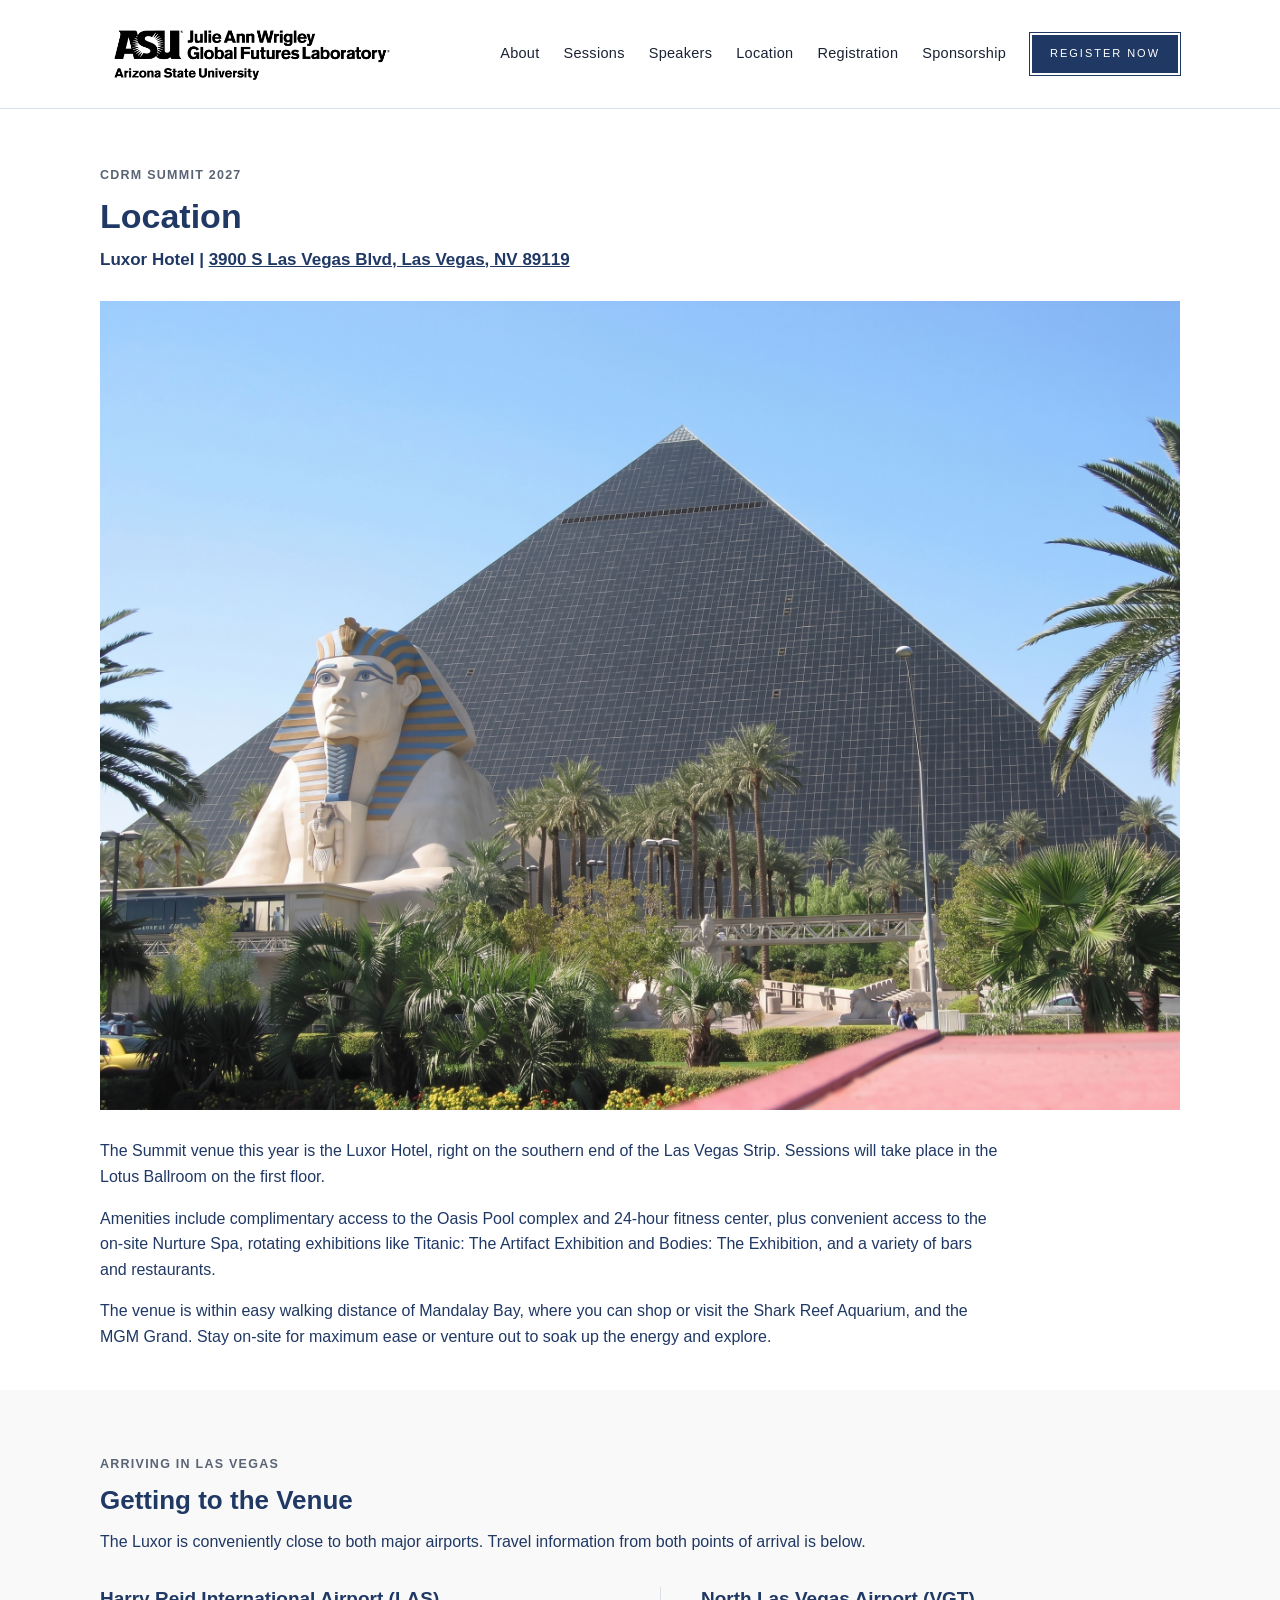
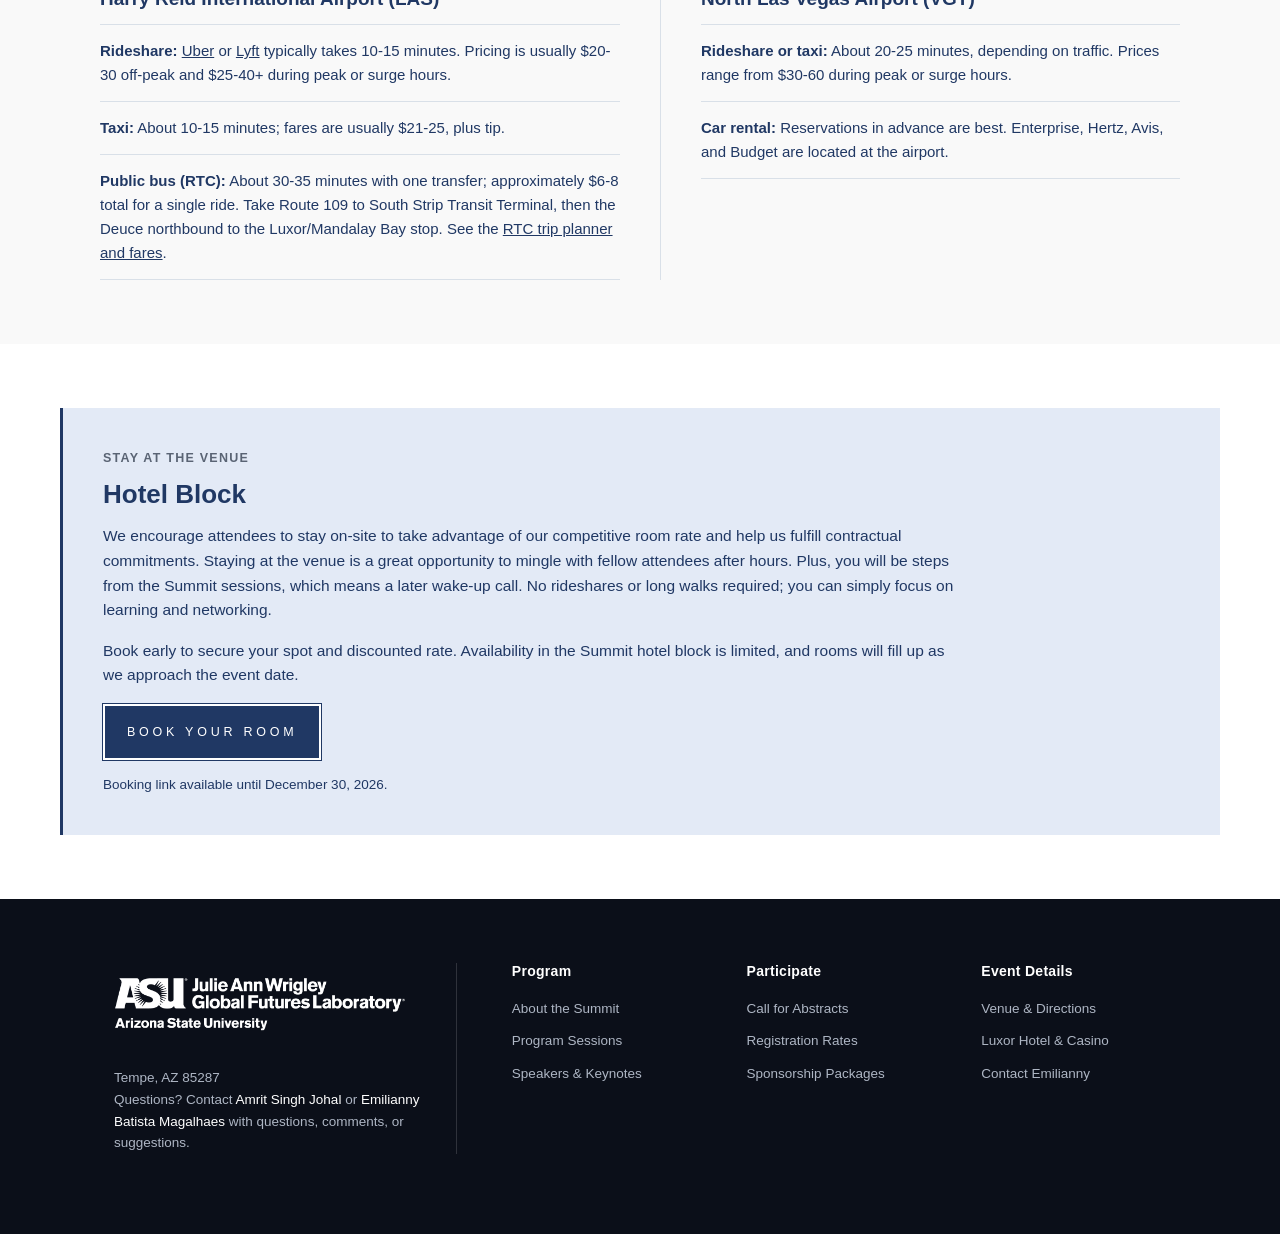
==== commit 1250c84e: "Restore agenda and add event detail pages" ====
--- a/location.html
+++ b/location.html
@@ -5,7 +5,7 @@
   <meta name="viewport" content="width=device-width, initial-scale=1.0" />
   <title>Location | CDRM Summit 2027</title>
   <meta name="description" content="Find the CDRM Summit 2027 at the Luxor Hotel in Las Vegas, with venue details, airport transportation, and hotel booking information." />
-  <link rel="stylesheet" href="styles.css?v=20261029-sponsor-layout" />
+  <link rel="stylesheet" href="styles.css?v=20261029-event-pages" />
 </head>
 <body>
 
@@ -22,8 +22,9 @@
         <a href="index.html#agenda">Sessions</a>
         <a href="index.html#speakers">Speakers</a>
         <a href="location.html" aria-current="page">Location</a>
-        <a href="index.html#sponsors">Sponsors</a>
-        <a href="index.html#register" class="btn btn-nav-cta">Register Now</a>
+        <a href="registration.html">Registration</a>
+        <a href="sponsorship.html">Sponsorship</a>
+        <a href="https://specialevents.asu.edu/ereg/newreg.php?eventid=894566&amp;" class="btn btn-nav-cta">Register Now</a>
       </nav>
     </div>
   </header>
@@ -107,7 +108,8 @@
           <h4>Participate</h4>
           <ul>
             <li><a href="index.html#abstracts">Call for Abstracts</a></li>
-            <li><a href="index.html#sponsors">Sponsorship Tiers</a></li>
+            <li><a href="registration.html">Registration Rates</a></li>
+            <li><a href="sponsorship.html">Sponsorship Packages</a></li>
           </ul>
         </div>
         <div class="footer-col">
--- a/styles.css
+++ b/styles.css
@@ -255,6 +255,131 @@
 }
 
 /* LOCATION PAGE */
+.agenda-board {
+  display: grid;
+  grid-template-columns: minmax(0, .8fr) minmax(0, 1.2fr);
+  gap: 48px;
+  margin-top: 32px;
+}
+
+.agenda-day {
+  min-width: 0;
+}
+
+.agenda-day > .dayname {
+  font-size: 16px;
+  padding-bottom: 12px;
+  border-bottom: 2px solid var(--navy);
+}
+
+.agenda-day > .daydate {
+  margin: 4px 0 12px;
+}
+
+.agenda-row {
+  display: grid;
+  grid-template-columns: 112px minmax(0, 1fr);
+  gap: 14px;
+  align-items: start;
+  padding: 14px 0;
+  border-top: 1px solid var(--line);
+}
+
+.agenda-time {
+  color: var(--grey);
+  font-size: 12px;
+  font-weight: 700;
+}
+
+.agenda-item {
+  color: var(--ink);
+  font-size: 14px;
+  font-weight: 700;
+}
+
+.agenda-break {
+  background: var(--band);
+  padding: 12px;
+  margin: 0 -12px;
+}
+
+.rate-grid {
+  display: grid;
+  grid-template-columns: repeat(2, minmax(0, 1fr));
+  gap: 48px;
+  margin-top: 32px;
+}
+
+.rate-group {
+  min-width: 0;
+}
+
+.rate-group-heading {
+  padding: 14px 18px;
+  margin-bottom: 18px;
+  background: var(--band);
+  border-left: 4px solid var(--navy);
+}
+
+.rate-group-combined .rate-group-heading {
+  background: #FCEBE2;
+  border-left-color: #C65B36;
+}
+
+.rate-group-heading h2 {
+  font-size: 19px;
+  margin: 0;
+}
+
+.rate-group-heading p {
+  color: var(--grey);
+  font-size: 13px;
+  margin: 4px 0 0;
+}
+
+.rate-header,
+.rate-row {
+  display: grid;
+  grid-template-columns: minmax(0, .8fr) minmax(0, 1fr) minmax(0, 1fr);
+  gap: 12px;
+}
+
+.rate-header {
+  padding: 0 0 8px;
+  border-bottom: 2px solid var(--navy);
+  color: var(--grey);
+  font-size: 11px;
+  font-weight: 700;
+  text-transform: uppercase;
+}
+
+.rate-row {
+  padding: 14px 0;
+  border-bottom: 1px solid var(--line);
+  align-items: start;
+}
+
+.rate-label {
+  color: var(--ink);
+  font-size: 14px;
+  font-weight: 700;
+}
+
+.rate-cell {
+  color: var(--ink);
+  font-size: 14px;
+  line-height: 1.5;
+}
+
+.rate-cell strong {
+  font-size: 12px;
+  color: var(--grey);
+}
+
+.registration-cta {
+  margin-top: 32px;
+}
+
 .location-intro {
   padding: 56px 0 40px;
 }
@@ -532,12 +657,12 @@
   text-align: right;
 }
 
-#sponsors .sponsor-intro {
+.sponsor-intro {
   max-width: none;
   font-size: 14.5px;
 }
 
-#sponsors .sponsorship-list .srow {
+.sponsorship-list .srow {
   display: grid;
   grid-template-columns: minmax(0, .55fr) minmax(0, 1.45fr);
   gap: 8px 32px;
@@ -545,16 +670,16 @@
   border: 0;
 }
 
-#sponsors .sponsorship-list .srow:first-child {
+.sponsorship-list .srow:first-child {
   border: 0;
 }
 
-#sponsors .sponsorship-list .nm {
+.sponsorship-list .nm {
   font-style: normal;
   font-size: 15px;
 }
 
-#sponsors .sponsorship-list .rl {
+.sponsorship-list .rl {
   font-style: normal;
   font-size: 13px;
   text-align: left;
@@ -800,184 +925,13 @@
   }
 }
 
-/* PRACTICAL / ABOUT */
-.flat-box {
-  border-left: 3px solid var(--navy);
-  background: var(--band);
-  padding: 30px 32px;
-}
-
-.flat-box p {
-  color: var(--ink);
-  font-size: 15px;
-}
-
-.flat-box p:last-child {
-  margin-bottom: 0;
-}
-
-.plist {
-  display: grid;
-  grid-template-columns: repeat(2, 1fr);
-  gap: 24px 40px;
-  margin-top: 24px;
-}
-
-.plist .pi h4 {
-  font-size: 15.5px;
-  margin-bottom: 6px;
-  color: var(--navy);
-}
-
-.plist .pi p {
-  font-size: 14.5px;
-  color: var(--grey);
-  margin: 0;
-  line-height: 1.5;
-}
-
-@media (max-width: 700px) {
-  .plist {
-    grid-template-columns: 1fr;
-  }
-}
-
-/* CTA */
-.cta {
-  border-left: 3px solid var(--navy);
-  background: var(--band);
-  padding: 40px 40px;
-  display: flex;
-  flex-wrap: wrap;
-  justify-content: space-between;
-  align-items: center;
-  gap: 28px;
-}
-
-.cta h2 {
-  font-size: 24px;
-  margin-bottom: 8px;
-}
-
-.cta p {
-  color: var(--ink);
-  font-size: 15px;
-  margin: 0;
-  max-width: 520px;
-}
-
-/* FOOTER */
-.site-footer {
-  background: var(--footer-bg);
-  color: #9AA4B5;
-  padding: 64px 0 32px;
-  font-size: 14px;
-}
-
-.site-footer a {
-  color: #FFFFFF;
-  text-decoration: none;
-  transition: opacity .15s ease;
-}
-
-.site-footer a:hover {
-  opacity: 0.8;
-  text-decoration: underline;
-}
-
-.footer-top {
-  display: grid;
-  grid-template-columns: 1.2fr 0.1fr 1fr 1fr 1fr;
-  gap: 36px;
-  margin-bottom: 48px;
-}
-
-.footer-brand .footer-logo {
-  height: 80px;
-  max-width: 520px;
-  width: auto;
-  margin-bottom: 24px;
-  display: block;
-}
-
-.footer-address {
-  font-size: 13.5px;
-  line-height: 1.6;
-  color: #AEB6C4;
-  padding-left: 14px;
-}
-
-.footer-divider-v {
-  width: 1px;
-  background: rgba(255, 255, 255, 0.15);
-  height: 100%;
-}
-
-.footer-col h4 {
-  color: #FFFFFF;
-  font-size: 14px;
-  font-weight: 700;
-  margin-bottom: 16px;
-  letter-spacing: .02em;
-}
-
-.footer-col ul {
-  list-style: none;
-  padding: 0;
-  margin: 0;
-}
-
-.footer-col li {
-  margin-bottom: 10px;
-}
-
-.footer-col li a {
-  color: #AEB6C4;
-  font-size: 13.5px;
-}
-
-.footer-col li a:hover {
-  color: #FFFFFF;
-}
-
-.footer-bottom {
-  border-top: 1px solid rgba(255, 255, 255, 0.1);
-  padding-top: 24px;
-  display: flex;
-  justify-content: space-between;
-  align-items: center;
-  flex-wrap: wrap;
-  gap: 16px;
-}
-
-.footer-social {
-  display: flex;
-  gap: 16px;
-}
-
-.footer-social a {
-  color: #FFFFFF;
-  font-size: 14px;
-  display: inline-flex;
-  align-items: center;
-  justify-content: center;
-  width: 32px;
-  height: 32px;
-  border-radius: 50%;
-  background: rgba(255, 255, 255, 0.08);
-  transition: background .2s ease;
-}
-
-.footer-social a:hover {
-  background: rgba(255, 255, 255, 0.2);
-  text-decoration: none;
-}
-
-/* RESPONSIVE DESIGN */
-@media (max-width: 860px) {
-  .wrap {
-    padding: 0 24px;
-  }
+@media (min-width: 961px) and (max-width: 1100px) {
+  .site-nav {
+    gap: 16px;
+  }
+}
+
+@media (min-width: 861px) and (max-width: 960px) {
   .site-header .nav-wrap {
     padding: 0 24px;
     height: 88px;
@@ -1005,8 +959,233 @@
     gap: 16px;
     box-shadow: 0 10px 20px rgba(0,0,0,0.05);
   }
+}
+
+/* PRACTICAL / ABOUT */
+.flat-box {
+  border-left: 3px solid var(--navy);
+  background: var(--band);
+  padding: 30px 32px;
+}
+
+.flat-box p {
+  color: var(--ink);
+  font-size: 15px;
+}
+
+.flat-box p:last-child {
+  margin-bottom: 0;
+}
+
+.plist {
+  display: grid;
+  grid-template-columns: repeat(2, 1fr);
+  gap: 24px 40px;
+  margin-top: 24px;
+}
+
+.plist .pi h4 {
+  font-size: 15.5px;
+  margin-bottom: 6px;
+  color: var(--navy);
+}
+
+.plist .pi p {
+  font-size: 14.5px;
+  color: var(--grey);
+  margin: 0;
+  line-height: 1.5;
+}
+
+@media (max-width: 700px) {
+  .plist {
+    grid-template-columns: 1fr;
+  }
+}
+
+/* CTA */
+.cta {
+  border-left: 3px solid var(--navy);
+  background: var(--band);
+  padding: 40px 40px;
+  display: flex;
+  flex-wrap: wrap;
+  justify-content: space-between;
+  align-items: center;
+  gap: 28px;
+}
+
+.cta h2 {
+  font-size: 24px;
+  margin-bottom: 8px;
+}
+
+.cta p {
+  color: var(--ink);
+  font-size: 15px;
+  margin: 0;
+  max-width: 520px;
+}
+
+/* FOOTER */
+.site-footer {
+  background: var(--footer-bg);
+  color: #9AA4B5;
+  padding: 64px 0 32px;
+  font-size: 14px;
+}
+
+.site-footer a {
+  color: #FFFFFF;
+  text-decoration: none;
+  transition: opacity .15s ease;
+}
+
+.site-footer a:hover {
+  opacity: 0.8;
+  text-decoration: underline;
+}
+
+.footer-top {
+  display: grid;
+  grid-template-columns: 1.2fr 0.1fr 1fr 1fr 1fr;
+  gap: 36px;
+  margin-bottom: 48px;
+}
+
+.footer-brand .footer-logo {
+  height: 80px;
+  max-width: 520px;
+  width: auto;
+  margin-bottom: 24px;
+  display: block;
+}
+
+.footer-address {
+  font-size: 13.5px;
+  line-height: 1.6;
+  color: #AEB6C4;
+  padding-left: 14px;
+}
+
+.footer-divider-v {
+  width: 1px;
+  background: rgba(255, 255, 255, 0.15);
+  height: 100%;
+}
+
+.footer-col h4 {
+  color: #FFFFFF;
+  font-size: 14px;
+  font-weight: 700;
+  margin-bottom: 16px;
+  letter-spacing: .02em;
+}
+
+.footer-col ul {
+  list-style: none;
+  padding: 0;
+  margin: 0;
+}
+
+.footer-col li {
+  margin-bottom: 10px;
+}
+
+.footer-col li a {
+  color: #AEB6C4;
+  font-size: 13.5px;
+}
+
+.footer-col li a:hover {
+  color: #FFFFFF;
+}
+
+.footer-bottom {
+  border-top: 1px solid rgba(255, 255, 255, 0.1);
+  padding-top: 24px;
+  display: flex;
+  justify-content: space-between;
+  align-items: center;
+  flex-wrap: wrap;
+  gap: 16px;
+}
+
+.footer-social {
+  display: flex;
+  gap: 16px;
+}
+
+.footer-social a {
+  color: #FFFFFF;
+  font-size: 14px;
+  display: inline-flex;
+  align-items: center;
+  justify-content: center;
+  width: 32px;
+  height: 32px;
+  border-radius: 50%;
+  background: rgba(255, 255, 255, 0.08);
+  transition: background .2s ease;
+}
+
+.footer-social a:hover {
+  background: rgba(255, 255, 255, 0.2);
+  text-decoration: none;
+}
+
+/* RESPONSIVE DESIGN */
+@media (max-width: 860px) {
+  .wrap {
+    padding: 0 24px;
+  }
+  .site-header .nav-wrap {
+    padding: 0 24px;
+    height: 88px;
+  }
+  .site-logo img {
+    height: 54px;
+    max-width: 320px;
+  }
+  .site-nav {
+    display: none;
+  }
+  .mobile-menu-btn {
+    display: block;
+  }
+  .site-nav.mobile-active {
+    display: flex;
+    flex-direction: column;
+    position: absolute;
+    top: 88px;
+    left: 0;
+    right: 0;
+    background: #FFFFFF;
+    border-bottom: 1px solid var(--line);
+    padding: 24px;
+    gap: 16px;
+    box-shadow: 0 10px 20px rgba(0,0,0,0.05);
+  }
   .speakers-intro {
     grid-template-columns: 1fr;
+  }
+  .agenda-board,
+  .rate-grid {
+    grid-template-columns: 1fr;
+    gap: 36px;
+  }
+  .rate-row {
+    grid-template-columns: 1fr 1fr;
+    gap: 8px 16px;
+  }
+  .rate-label {
+    grid-column: 1 / -1;
+  }
+  .rate-header {
+    grid-template-columns: 1fr 1fr;
+  }
+  .rate-header span:first-child {
+    display: none;
   }
   .speakers-intro .ph {
     height: 200px;
@@ -1029,7 +1208,7 @@
     flex-direction: column;
     align-items: flex-start;
   }
-  #sponsors .sponsorship-list .srow {
+  .sponsorship-list .srow {
     grid-template-columns: 1fr;
     gap: 4px;
   }
